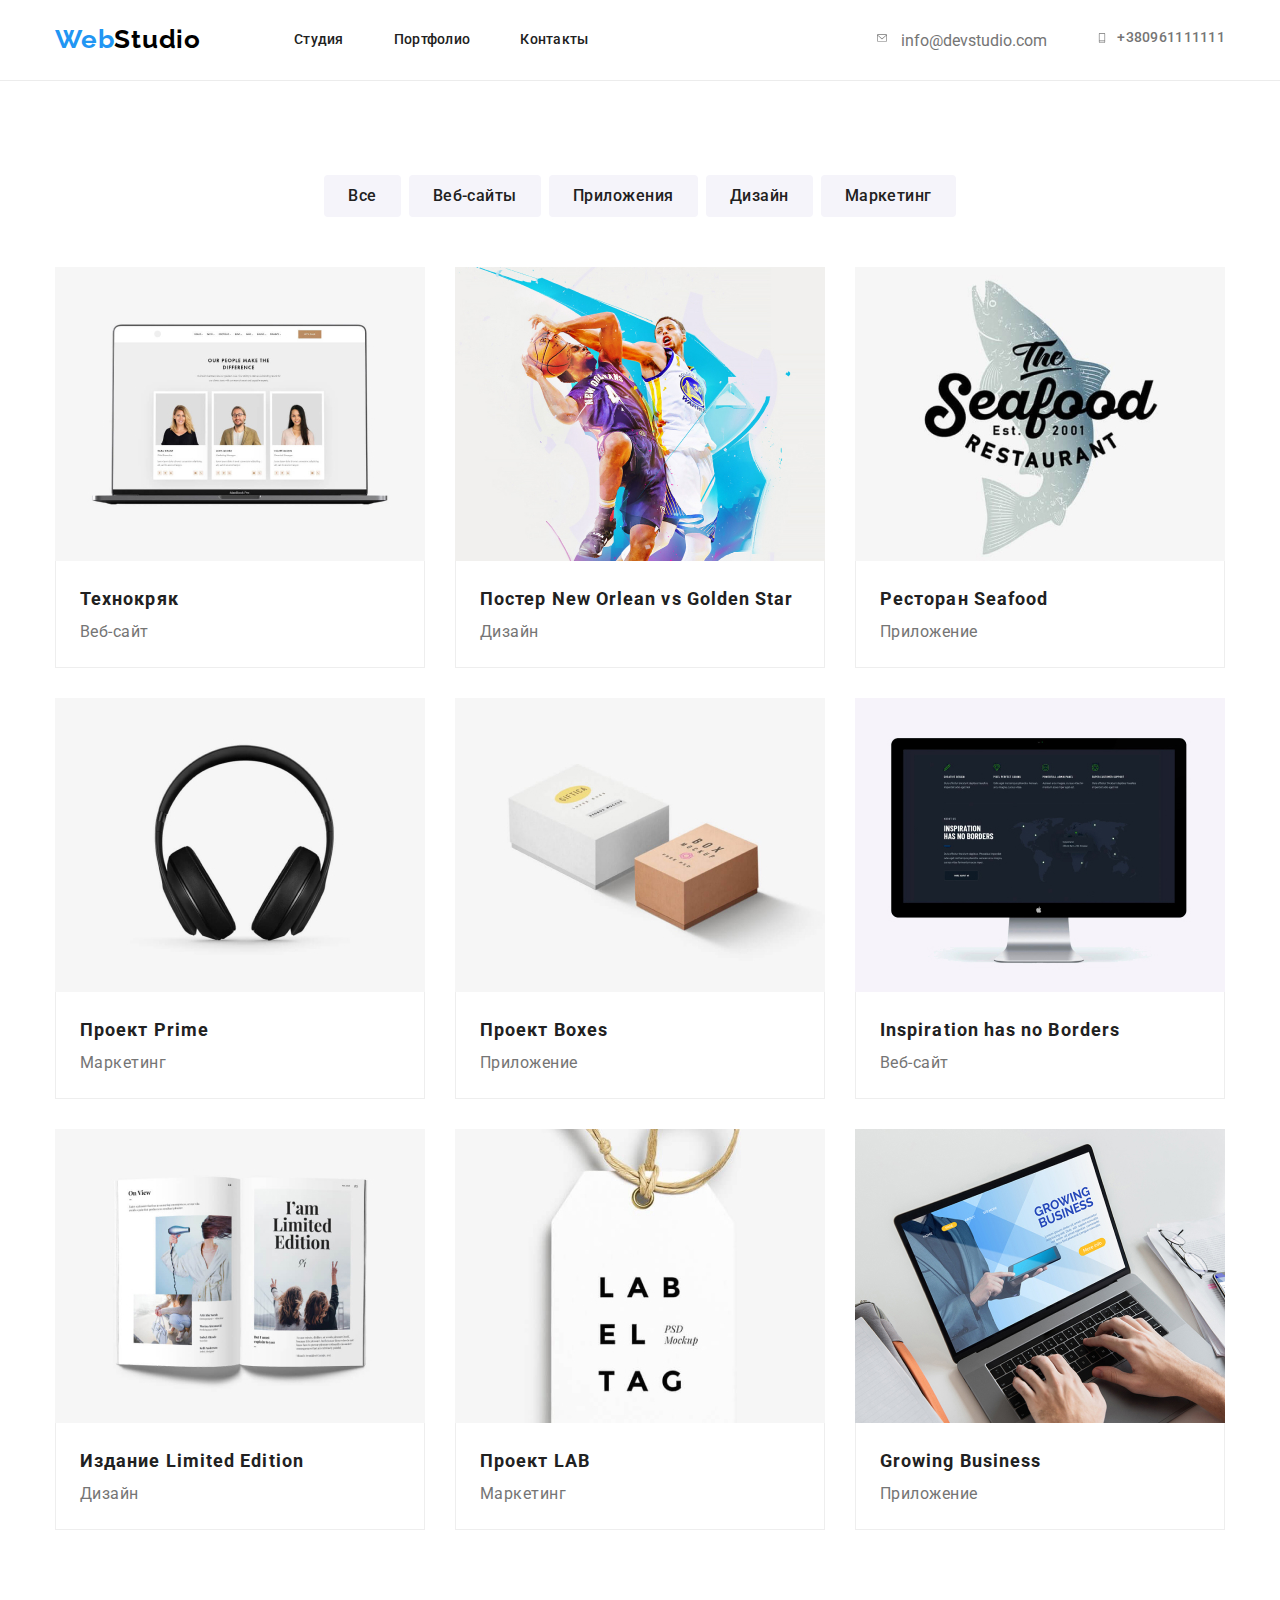
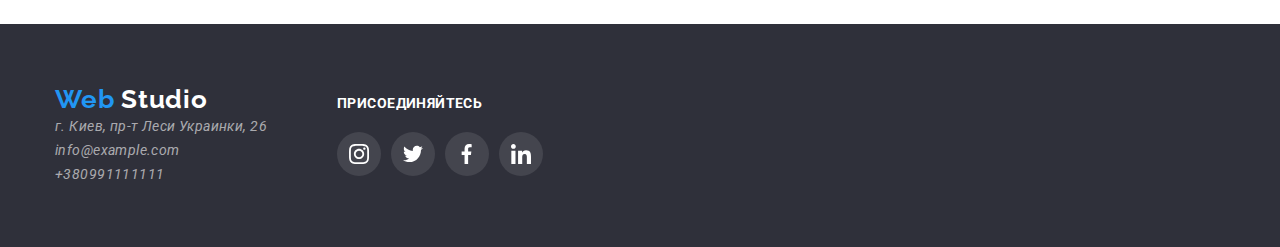
==== portfolio.html @ 98b67bd4 "hw-04" ====
<!DOCTYPE html>
<html lang="ru">

<head>

    <meta charset="UTF-8">
    <meta http-equiv="X-UA-Compatible" content="IE=edge">
    <meta name="viewport" content="width=device-width, initial-scale=1.0">
    <title>WebStudio</title>
    <link rel="preconnect" href="https://fonts.googleapis.com" />
    <link rel="preconnect" href="https://fonts.gstatic.com" crossorigin />
    <link
        href="https://fonts.googleapis.com/css2?family=Raleway:wght@700&family=Roboto:wght@400;500;700;900&display=swap"
        rel="stylesheet">
        <link rel="stylesheet" href="https://cdnjs.cloudflare.com/ajax/libs/modern-normalize/1.0.0/modern-normalize.min.css" />
    <link rel="stylesheet" href="./css/style.css">
</head>

<body>
    <!--main header-->
 <header class="main-header">
        <div class="container header-container">
            <nav class="header-nav">
                <a class="logo" href="./index.html"><span class="logo-web">Web</span>Studio</a>
                <ul class="nav-contact-list">
                    <li class="nav-list-item">
                        <a class="nav-link" href="./index.html">Студия </a>
                    </li>
                    <li class="nav-list-item">
                        <a class="nav-link current" href="./portfolio.html">Портфолио</a>
                    </li>
                    <li class="nav-list-item">
                        <a class="nav-link" href="Контакты">Контакты</a>
                    </li>
                </ul>
            </nav>
            <ul class="nav-contact-list-item">
                <li class="nav-contaсt-item">
                    <a class="nav-contact-link" href="mailto:info@devstudio.com"
                        ></a><svg class="contact-list-icon" width="10px" height="16px">
                            <use href="./img/icons.svg#mail"></use>
                        </svg>
                        info@devstudio.com
                    </a>
                </li>
                <li class="nav-contaсt-item">
                    <a class="nav-contact-link" href="tel:+380961111111"
                    ><svg class="contact-list-icon"  width="10px" height="16px">
                        <use href="./img/icons.svg#tel"></use>
                    </svg>
                    +380961111111</a>
                </li>
            </ul>
        </div>
    
    </header>

    <main>
        <section class="section">
            <div class="container">
  <h1 class="visually-hidden">Наши работы</h1>
        <ul class="filter-button-list">
            <li class="filter-button-item"><button class="filter-button" type="button">Все</button></li>
            <li class="filter-button-item">
                <button class="filter-button" type="button">Веб-сайты</button>
            </li>
            <li class="filter-button-item">
                <button class="filter-button" type="button">Приложения</button>
            </li>
            <li class="filter-button-item"><button class="filter-button" type="button">Дизайн</button></li>
            <li>
                <button class="filter-button" type="button">Маркетинг</button>
            </li>
        </ul>
        <ul class="portfolio-list">
            <li class="portfolio-item">
                <a class="portfolio-link" href="">
                           <img src="./img/portfolio1.jpg" alt="лаптоп"
                width="370"
              height="294"/>
              <div class="portfolio-item-text-container">
<h2 class="portfolio-title">Технокряк</h2>
            <p class="portfolio-text">Веб-сайт</p>
              </div>    
                </a>
            </li>
            <li class="portfolio-item">
                <a class="portfolio-link" href="">
     <img src="./img/portfolio2.jpg" alt="баскетбол"
                width="370"
                height="294"/>
                <div class="portfolio-item-text-container">
 <h2 class="portfolio-title">Постер New Orlean vs Golden Star</h2>
                <p class="portfolio-text">Дизайн</p>
                </div>
                </a>
           
            </li>
            <li class="portfolio-item">
                <a class="portfolio-link" href="">
    <img src="./img/portfolio3.jpg" alt="лого ресторана"
                width="370"
                height="294"/>
                <div class="portfolio-item-text-container">
 <h2 class="portfolio-title">Ресторан Seafood</h2>
                <p class="portfolio-text">Приложение</p>
                </div>
                </a>
            
            </li>
            <li class="portfolio-item">
                <a class="portfolio-link" href="">
     <img src="./img/portfolio4.jpg" alt="наушники"
                width="370"
                height="294"/>
                <div class="portfolio-item-text-container">
<h2 class="portfolio-title">Проект Prime</h2>
                <p class="portfolio-text">Маркетинг</p>
                </div> 
                </a>
             
            </li>
            <li class="portfolio-item">
                <a class="portfolio-link" href="">
      <img src="./img/portfolio5.jpg" alt="две коробки"
                width="370"
                height="294"/>
                <div class="portfolio-item-text-container">
<h2 class="portfolio-title">Проект Boxes</h2>
                <p class="portfolio-text">Приложение</p>
                </div>
                </a>
          
            </li>
            <li class="portfolio-item">
                <a class="portfolio-link" href="">
      <img src="./img/portfolio6.jpg" alt="монитор"
                width="370"
                height="294"/>
                <div class="portfolio-item-text-container">
 <h2 class="portfolio-title">Inspiration has no Borders</h2>
                <p class="portfolio-text">Веб-сайт</p>
                </div>
                </a>
          
            </li>
            <li class="portfolio-item">
                <a class="portfolio-link" href="">
       <img src="./img/portfolio7.jpg" alt="журнал"
                width="370"
                height="294"/>
                <div class="portfolio-item-text-container">
 <h2 class="portfolio-title">Издание Limited Edition</h2>
                <p class="portfolio-text">Дизайн</p>
                </div>
                </a>
         
            </li>
            <li class="portfolio-item">
                <a class="portfolio-link" href="">
      <img src="./img/portfolio8.jpg" alt="этикетка"
                width="370"
                height="294"/>
                <div class="portfolio-item-text-container">
 <h2 class="portfolio-title">Проект LAB</h2>
                <p class="portfolio-text">Маркетинг</p>
                </div>
                </a>
          
            </li>
            <li class="portfolio-item">
                <a class="portfolio-link" href="">
       <img src="./img/portfolio9.jpg" alt="руки на клавиатуре"
                width="370"
                height="294"/>
                <div class="portfolio-item-text-container">
<h2 class="portfolio-title">Growing Business</h2>
                <p class="portfolio-text">Приложение</p>
                </div>
                </a>
         
            </li>
        </ul>
            </div>
    </section>
    </main>
    
    <!--main footer-->

    <footer class="footer">
        <div class="container container-flex">
            <div class="footer-left-side">
                <a class="logo" href="./index.html">
                    <span class="logo-web">Web</span>
                    <span class="logo-studio">Studio</span></a>
    
                <address class="footer-adress">
                    <ul class="footer-adres-list">
                        <li class="footer-adres-item">
                            <a class="footer-contact post-adres" href="https://goo.gl/maps/zZC6SGE139cC886c9"
                                target="_blank" rel="noopener noreferrer">г. Киев, пр-т Леси Украинки, 26</a>
                        </li>
                        <li class="footer-adres-item">
                            <a class="footer-contact" href="mailto:info@example.com">info@example.com</a>
                        </li>
                        <li class="footer-adres-item">
                            <a class="footer-contact" href="tel:+380991111111">+380991111111</a>
                        </li>
                    </ul>
                </address>
            </div>
            <div class="footer-right-side">
                <h2 class="footer-title">присоединяйтесь</h2>
                <ul class="social-links-list">
                    <li class="social-links-list-item">
                        <a class="social-links-list-link footer-social-link" href="">
                            <svg class="footer-social-link-icon" width="20" height="20">
                                <use href="./img/icons.svg#instagram"></use>
                            </svg>
                        </a>
                    </li>
                    <li class="social-links-list-item">
                        <a class="social-links-list-link footer-social-link" href="">
                            <svg class="footer-social-link-icon" width="20" height="20">
                                <use href="./img/icons.svg#twitter"></use>
                            </svg>
                        </a>
                    </li>
                    <li class="social-links-list-item">
                        <a class="social-links-list-link footer-social-link" href="">
                            <svg class="footer-social-link-icon" width="20" height="20">
                                <use href="./img/icons.svg#facebook"></use>
                            </svg>
                        </a>
                    </li>
                    <li class="social-links-list-item">
                        <a class="social-links-list-link footer-social-link" href="">
                            <svg class="footer-social-link-icon" width="20" height="20">
                                <use href="./img/icons.svg#linkedin"></use>
                            </svg>
                        </a>
                    </li>
                </ul>
            </div>
        </div>
    
    
    </footer>
    
    </body>
    
    </html>
---- css/style.css ----
/*
logo-studio in header: #000000;
hero-section and footer bg: #2F303A;
section our team bg: #F5F4FA;
footer mail tel color: rgba(255, 255, 255, 0.6);
line header and hero section color #ECECEC
*/
:root {
--primary-color: #757575;
    /*MAIN COLOR nav-address, text*/
    --secondary-color: #212121;
    /*nav-link, section titles*/
    --accent-color: #2196F3;
    /*accent*/
    --bg-color: #FFFFFF;
    /*bg, hero-title, team-item, footer post address, logo-studio in footer*/
}
body {
    font-family: Roboto, sans-serif;
        color: var(--primary-color);
        background-color: var(--bg-color);
}
ul {
    padding: 0;
        margin: 0;
        list-style: none;
}
h1,
h2,
h3,
p {
    margin: 0;
    
}
img {
    max-width: 100%;
    height: auto;
    display: block;
}
.container {
    width: 1200px;
    padding-left: 15px;
    padding-right: 15px;
    margin: 0 auto;
}
.section {
    padding-top: 94px;
    padding-bottom: 94px;
}
.visually-hidden {
    position: absolute;
        width: 1px;
        height: 1px;
        margin: -1px;
        border: 0;
        padding: 0;
        white-space: nowrap;
        clip-path: inset(100%);
        clip: rect(0 0 0 0);
        overflow: hidden;
}
/*===HEADER===*/
.main-header {
    border-bottom: 1px solid #ECECEC;
}
.header-container,
.header-nav {
    display: flex;
    align-items: center;
}
.list {
    list-style: none;
}

.logo {
    text-decoration: none;
        font-family: Raleway, sans-serif;
        font-weight: 700;
        font-size: 26px;
        line-height: 1.2;
        letter-spacing: 0.03em;
        color: #000000;
}
.logo-web {
    color: var(--accent-color);
    
}
.nav-contact-list {
    display: flex;
    margin-left:93px;
}
.nav-contaсt-item:not(:last-child) {
    margin-right: 50px;
}

.nav-list-item+.nav-list-item {
    margin-left: 50px;
}
.nav-link{
    padding: 32px 0;
     display: block;
    text-decoration: none;
    font-weight: 500;
    font-size: 14px;
    line-height: 1.14;
    letter-spacing: 0.02em;
    color: var(--secondary-color);
}

.nav-link:hover,
.nav-link:focus {
    color: var(--accent-color);
}

.nav-link:current {
    color: var(--accent-color);
}
.nav-contact-list-item {
    display: flex;
    margin-left: auto;
}
.nav-contact-item:not(:last-child)  {
    margin-right: 50px;}
        .contact-list-icon {
            margin-right: 10px;
                    fill: #757575;}
 .nav-contact-link:hover .contact-list-icon,
.nav-contact-link:focus .contact-list-icon {
  fill: var(--accent-color);
                                        }
.nav-contact-link {
    display: flex;
    align-items: center;
text-decoration: none;
    font-weight: 500;
    font-size: 14px;
    line-height: 1.14;
    letter-spacing: 0.02em;
    color: var(--primary-color);
}

.nav-contact:hover,
.nav-contact:focus {
    color: var(--accent-color)
}


/*Hero section*/
.hero-section {
    padding-top: 200px;
    padding-bottom: 200px;
    background-color: #2F303A;
    text-align: center;
}
.overlay {
    max-width: 1600px;
    height: 600px;
    margin: o auto;
    background-image: linear-gradient(rgba(47, 48, 58, 0.4), rgba(47, 48, 58, 0.4)), url(../img/hero.jpg);
        background-repeat: no-repeat;
        background-size: cover;
        background-position: center;
}

.hero-title {
    margin: 0 auto 30px auto;
        width: 696px;
        font-weight: 900;
        font-size: 44px;
        line-height: 1.36;
        letter-spacing: 0.06em;
        text-transform: uppercase;
        color: var(--bg-color);
    }

.hero-button {
    padding: 10px 32px;
        font-weight: 700;
        font-size: 16px;
        line-height: 1.88;
        letter-spacing: 0.06em;
        color: var(--bg-color);
        background-color: var(--accent-color);
        cursor: pointer;
        border-color: transparent;
            border-radius: 4px;
    }
    
    .hero-button:hover,
    .hero-button:focus {
        background-color: #188CE8;
}
 /*main benefits*/
 .benefits-section {
     padding-top: 94px;
     padding-bottom: 94px;
 }
 .benefits-list {
display: flex;
flex-wrap: wrap;
 }
 .benefits-list-item {
     width: 270px;
 }
 .benefits-list-item:not(:nth-child(4n)) 
   {margin-right: 30px;} 
   .benefits-list-icon-container {
       display: flex;
       align-items: center;
       justify-content: center;
       width: 270px;
       height: 120px;
       margin-bottom: 30px;
        background: #F5F4FA;
            border-radius: 4px;
   }
   .benefits-list-icon {
       width: 70px;
       height: 70px;
   }
.benefits-title {
    margin-bottom: 10px;
        font-weight: 700;
            font-size: 14px;
            line-height: 1.14;
            letter-spacing: 0.03em;
            text-transform: uppercase;
            color: var(--secondary-color);
 }

.benefits-text {
    font-size: 14px;
        line-height: 1.71;
        letter-spacing: 0.03em;
}
/*what we do*/
.occupation-section {
    padding-top: 0;
}
.section-title {
    margin-bottom: 50px;
    font-weight: 700;
    font-size: 36px;
    line-height: 1.17;
    letter-spacing: 0.03em;
    color: var(--secondary-color);
    text-align: center;
}
.occupation-list {
    display: flex;
}
.occupation-list-item:not(:last-child) {
    margin-right: 30px;}
/*our team*/
.team-section {
    background-color: #F5F4FA;
}
.team-list {
    display: flex;
}
.team-title {
    margin-bottom: 10px;
    font-weight: 500;
        color: var(--secondary-color);
}
.team-item {
    border-radius: 0px 0px 4px 4px;
    box-shadow: 0px 1px 3px rgba(0, 0, 0, 0.12), 0px 1px 1px rgba(0, 0, 0, 0.14), 0px 2px 1px rgba(0, 0, 0, 0.2);
    background-color: var(--bg-color);
}
.team-item:not(:nth-child(4n)) {
    margin-right: 30px;
}
.team-item-text-container {
    padding-top: 30px;
    padding-bottom: 30px;
}

.team-title,
.team-text {
    font-size: 16px;
    line-height: 1.19;
    letter-spacing: 0.03em;
    text-align: center;
}
.social-links-list {
    display: flex;
    justify-content: center;
}
.social-links-list-item:not(:last-child) {
    margin-right: 10px;
}
.social-links-list-item {
    width: 44px;
    height: 44px;
}
.social-links-list-link {
    display: flex;
    align-items: center;
    justify-content: center;
    width: 100%;
    height: 100%;
    border-radius: 50%;
    background-color: var(--bg-color);
}
.social-links-list-link:hover,
.social-links-list-link:focus {
    background-color: var(--accent-color);
}

.team-social-list-icon {
    fill: #afb1b8;
}

.social-links-list-link:hover .team-social-list-icon,
.social-links-list-link:focus .team-social-list-icon {
    fill: var(--bg-color);
}
/*clients*/
.clients-list {
    display: flex;
    justify-content: center;
}
.clients-list-item:not(:nth-child(6n)) {
    margin-right: 30px;
}
.clients-list-item {
    width: 170px;
    height: 92px;
}
.clients-list-link {
    display: flex;
    align-items: center;
    justify-content: center;
    width: 100%;
    height: 100%;
    border: 1px solid #AFB1B8;
        border-radius: 4px;
}
.clients-list-link:hover,
.clients-list-link:focus {
    border: 1px solid var(--accent-color);
}
.client-logo {
    fill: #afb1b8;
}

.clients-list-link:hover .client-logo,
.clients-list-link:focus .client-logo {
    fill: var(--accent-color);
}
/*main footer*/
.footer {
    padding-top: 60px;
    padding-bottom: 60px;
    background-color: #2F303A;

}
.container-flex {
    display: flex;
    align-items: baseline;
}
.footer-left-side {
    margin-right: 70px;}

.logo-studio {
    color: var(--bg-color);
}
.footer-address {
    margin-top: 20px;
    font-style: inherit;
}
.footer-address-item:not(:last-child) {
    margin-bottom: 9px;}
.footer-contact {
    font-size: 14px;
    line-height: 1.71;
    letter-spacing: 0.03em;
    color: rgba(255, 255, 255, 0.6);
    text-decoration: none;
}

.footer-contact:hover,
.footer-contact:focus {
    color: var(--accent-color);
}

.post-address {
    color: var(--bg-color);
}
.footer-title {
    margin-bottom: 20px;
    font-size: 14px;
    line-height: 1.14;
    letter-spacing: 0.03em;
    text-transform: uppercase;
    color: var(--bg-color);
}

.footer-social-link {
    background-color: rgba(255, 255, 255, 0.1);
    ;
}

.footer-social-link:hover,
.footer-social-link:focus {
    background-color: var(--accent-color);
}

.footer-social-link-icon {
    fill: var(--bg-color);
}
/*portfolio*/
.filter-button-list {
    margin-bottom: 50px;
    display: flex;
    justify-content: center}
.filter-button {
    padding: 6px 22px;
    font-weight: 500;
    font-size: 16px;
    line-height: 1.62;
    letter-spacing: 0.03em;
    color: var(--secondary-color);
    background-color: #F5F4FA;
    cursor: pointer;
    border-radius: 4px;
    border-color: transparent;
}
.filter-button:hover,
.filter-button:focus {
    box-shadow: 0px 3px 1px rgba(0, 0, 0, 0.1), 0px 1px 2px rgba(0, 0, 0, 0.08), 0px 2px 2px rgba(0, 0, 0, 0.12);
    background-color: var(--accent-color);
    color: var(--bg-color);
}
.filter-button-item:not(:last-child) {
    margin-right: 8px;
}
.page-navigation {
    display: flex;
    margin-left: 93px;
}

.portfolio-list {
    display: flex;
    flex-wrap: wrap;
}

.portfolio-item {
    width: calc((100% - 60px) / 3);
}
.portfolio-link {
    display: block;
    color: inherit;
    text-decoration: none;
}

.portfolio-link:hover,
.portfolio-link:focus {
    box-shadow: 0px 1px 1px rgba(0, 0, 0, 0.12), 0px 4px 4px rgba(0, 0, 0, 0.06), 1px 4px 6px rgba(0, 0, 0, 0.16);
}
.portfolio-title {
    font-weight: 700;
    font-size: 18px;
    line-height: 2.0;
    letter-spacing: 0.06em;
    color: var(--secondary-color);
}
.portfolio-item-text-container {
    padding: 20px 24px;
    border: 1px solid #EEEEEE;
    border-top: 0;
}

.portfolio-item:not(:nth-child(3n)) {
    margin-right: 30px;
}

.portfolio-item:not(:nth-last-child(-n + 3)) {
    margin-bottom: 30px;
}
.footer-adress-item {
    display: flex;
}
.portfolio-title {
    font-weight: 700;
    font-size: 18px;
    line-height: 2.0;
    letter-spacing: 0.06em;
    color: var(--secondary-color);
}
.portfolio-text {
    font-size: 16px;
    line-height: 1.88;
    letter-spacing: 0.03em;
}
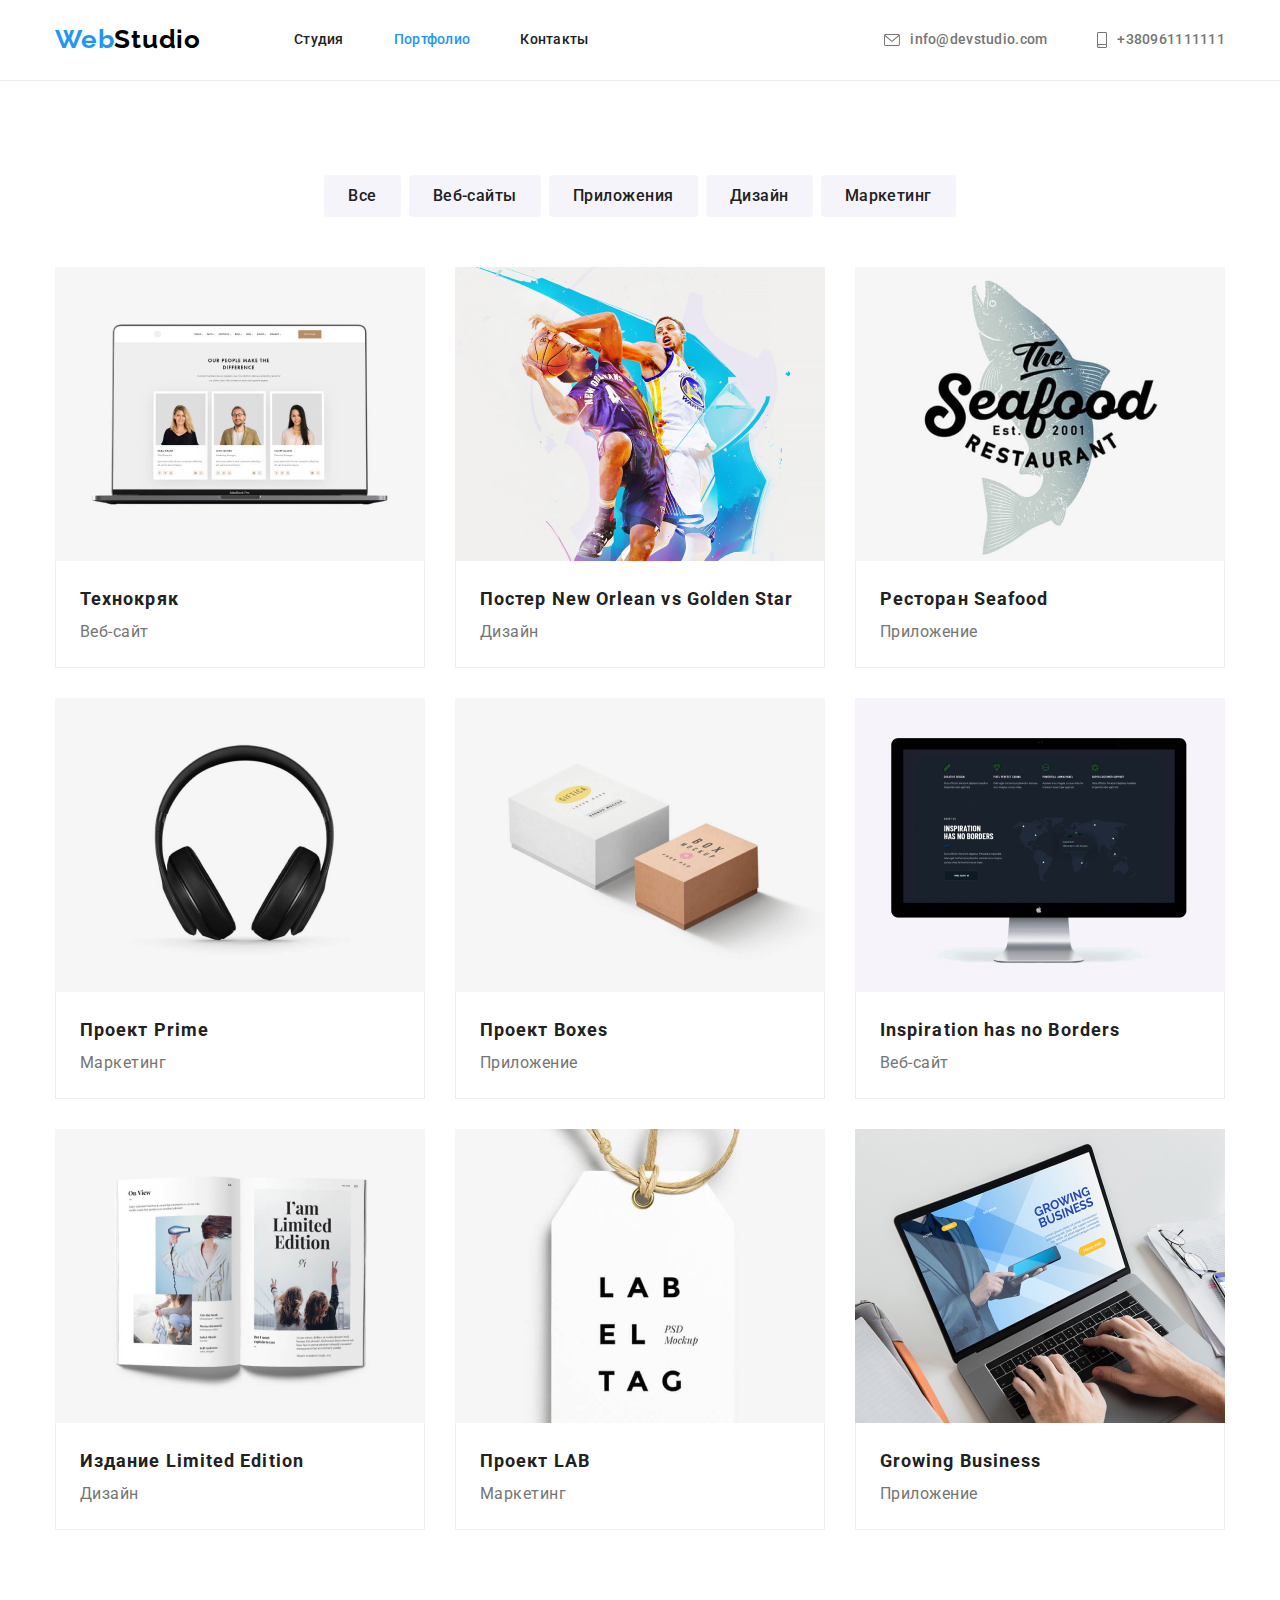
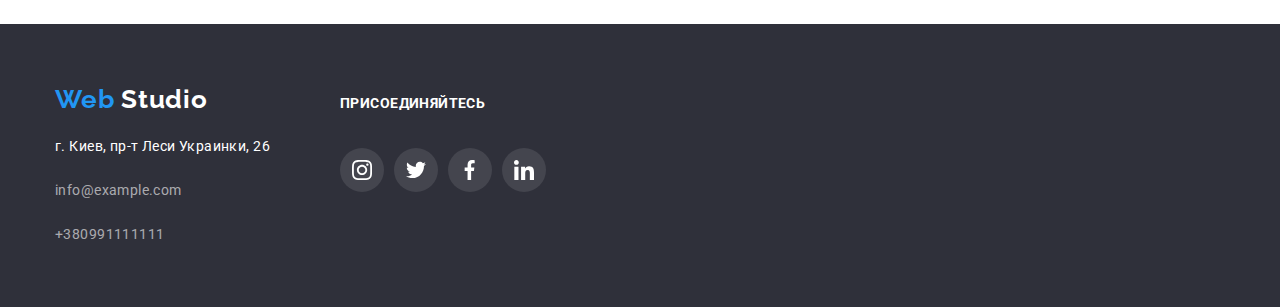
==== commit e899c5e8: "правки по дз4" ====
--- a/portfolio.html
+++ b/portfolio.html
@@ -37,7 +37,7 @@
             <ul class="nav-contact-list-item">
                 <li class="nav-contaсt-item">
                     <a class="nav-contact-link" href="mailto:info@devstudio.com"
-                        ></a><svg class="contact-list-icon" width="10px" height="16px">
+                    ><svg class="contact-list-icon" width="16px" height="12px">
                             <use href="./img/icons.svg#mail"></use>
                         </svg>
                         info@devstudio.com
--- a/css/style.css
+++ b/css/style.css
@@ -112,9 +112,10 @@
     color: var(--accent-color);
 }
 
-.nav-link:current {
-    color: var(--accent-color);
-}
+    .current {
+            color: var(--accent-color);
+        }
+
 .nav-contact-list-item {
     display: flex;
     margin-left: auto;
@@ -138,11 +139,12 @@
     letter-spacing: 0.02em;
     color: var(--primary-color);
 }
-
-.nav-contact:hover,
-.nav-contact:focus {
-    color: var(--accent-color)
-}
+.nav-contact-link:hover,
+.nav-contact-link:focus{
+color: var(--accent-color);
+}
+
+
 
 
 /*Hero section*/
@@ -155,7 +157,7 @@
 .overlay {
     max-width: 1600px;
     height: 600px;
-    margin: o auto;
+    margin: 0 auto;
     background-image: linear-gradient(rgba(47, 48, 58, 0.4), rgba(47, 48, 58, 0.4)), url(../img/hero.jpg);
         background-repeat: no-repeat;
         background-size: cover;
@@ -291,6 +293,7 @@
     margin-right: 10px;
 }
 .social-links-list-item {
+    margin-top: 16px;
     width: 44px;
     height: 44px;
 }
@@ -366,11 +369,11 @@
 .logo-studio {
     color: var(--bg-color);
 }
-.footer-address {
+.footer-adres-item {
     margin-top: 20px;
-    font-style: inherit;
-}
-.footer-address-item:not(:last-child) {
+    font-style: normal;
+}
+.footer-adres-item:not(:last-child) {
     margin-bottom: 9px;}
 .footer-contact {
     font-size: 14px;
@@ -385,8 +388,9 @@
     color: var(--accent-color);
 }
 
-.post-address {
+.post-adres {
     color: var(--bg-color);
+    font-style: normal;
 }
 .footer-title {
     margin-bottom: 20px;
